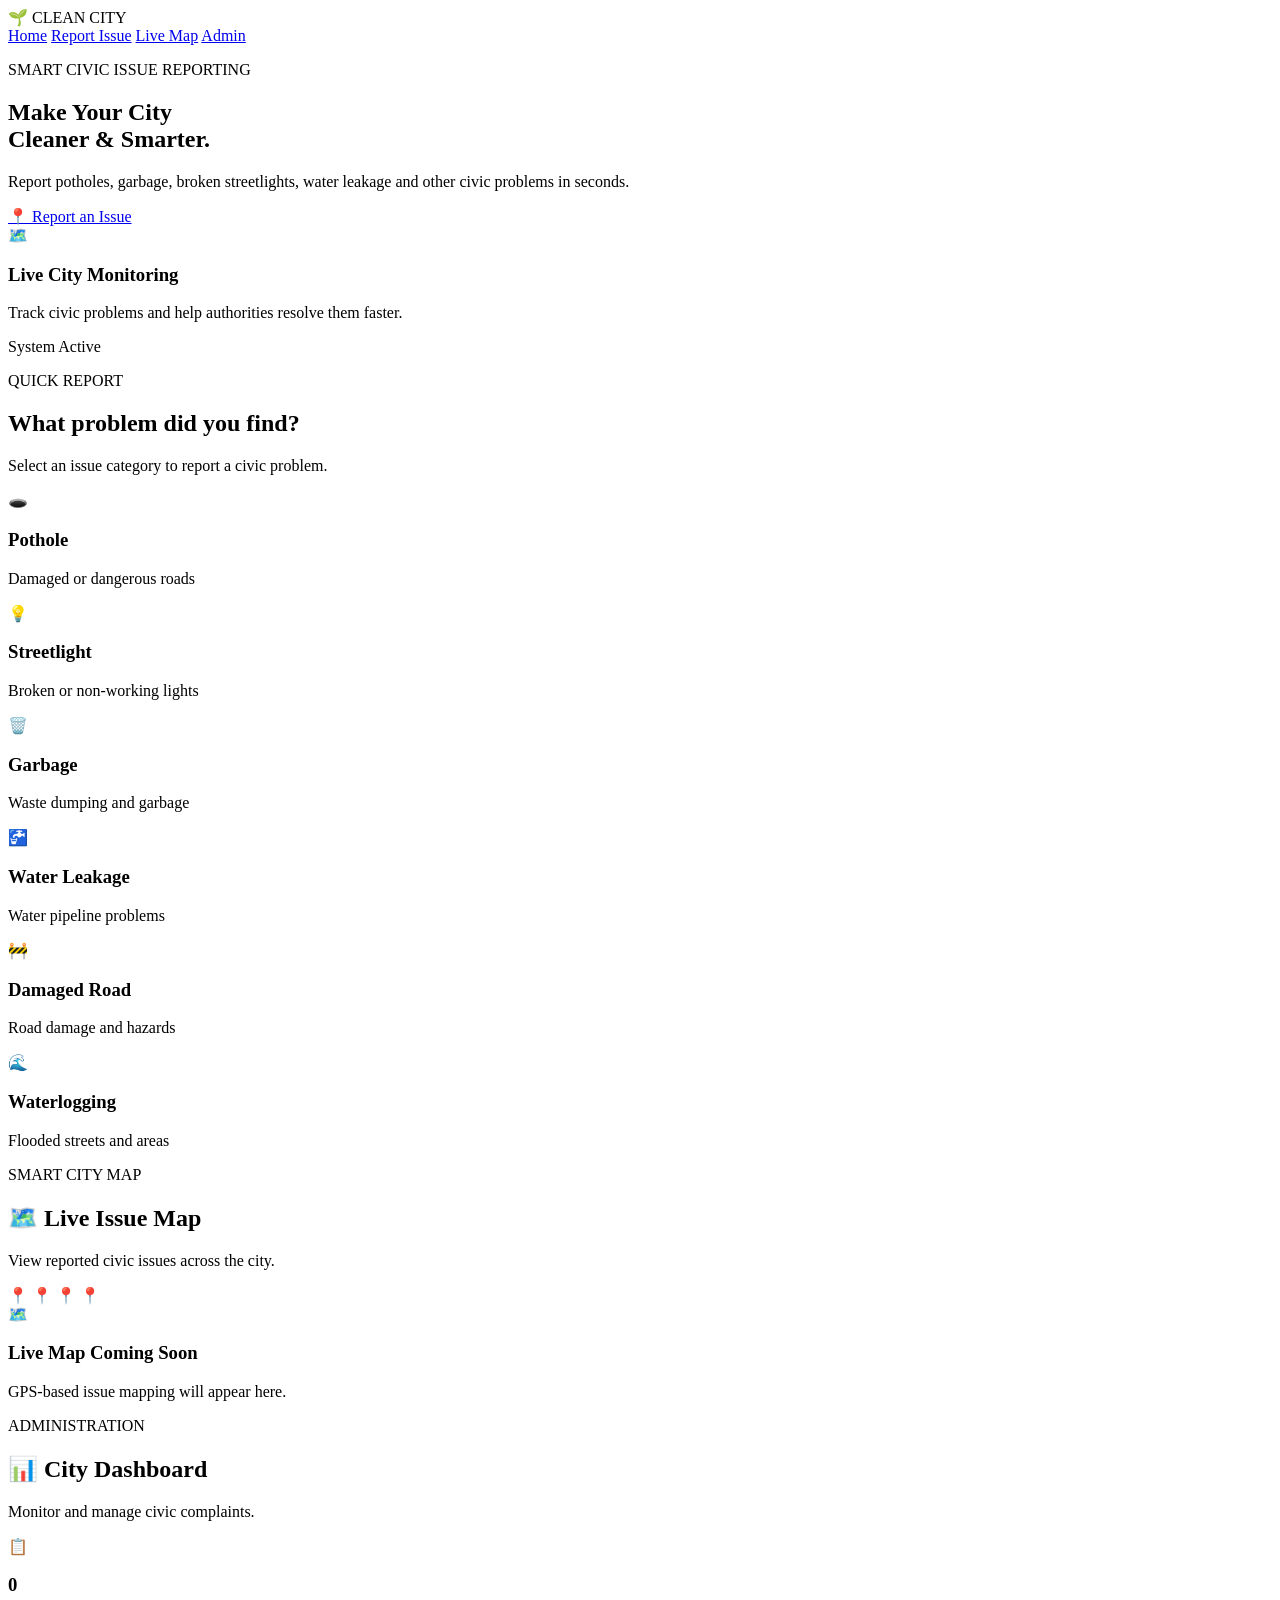
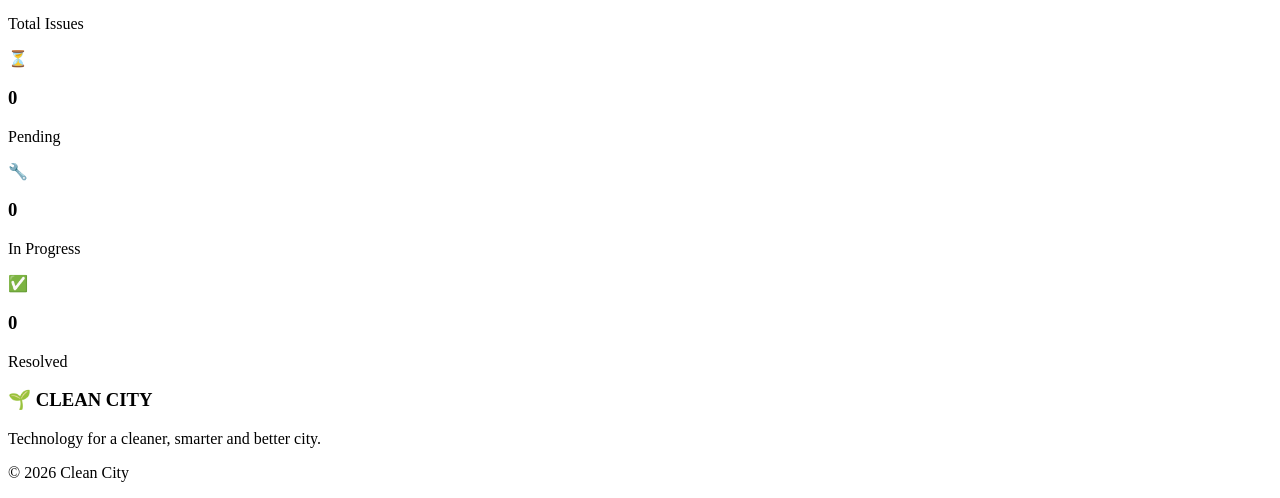
==== templates/index.html @ d67bddf2 "Add initial project files including README, app, and index template" ====
<!DOCTYPE html>
<html lang="en">
<head>
    <meta charset="UTF-8">
    <meta name="viewport" content="width=device-width, initial-scale=1.0">

    <title>Clean City</title>

    <link rel="stylesheet" href="{{ url_for('static', filename='css/style.css') }}">
</head>

<body>

    <header class="navbar">
        <div class="logo">
            🌱 CLEAN CITY
        </div>

        <nav>
            <a href="/">Home</a>
            <a href="#report">Report Issue</a>
            <a href="#map">Live Map</a>
            <a href="#admin">Admin</a>
        </nav>
    </header>


    <main>

        <!-- HERO SECTION -->
        <section class="hero">

            <div class="hero-content">

                <p class="tagline">
                    SMART CIVIC ISSUE REPORTING
                </p>

                <h1>
                    Make Your City<br>
                    <span>Cleaner & Smarter.</span>
                </h1>

                <p class="hero-text">
                    Report potholes, garbage, broken streetlights,
                    water leakage and other civic problems in seconds.
                </p>

                <a href="#report" class="primary-btn">
                    📍 Report an Issue
                </a>

            </div>

            <div class="hero-card">

                <div class="map-icon">
                    🗺️
                </div>

                <h3>Live City Monitoring</h3>

                <p>
                    Track civic problems and help authorities
                    resolve them faster.
                </p>

                <div class="status">
                    <span class="dot"></span>
                    System Active
                </div>

            </div>

        </section>


        <!-- REPORT SECTION -->
        <section id="report" class="section">

            <div class="section-heading">
                <p class="tagline">QUICK REPORT</p>

                <h2>
                    What problem did you find?
                </h2>

                <p>
                    Select an issue category to report a civic problem.
                </p>
            </div>


            <div class="issue-grid">

                <div class="issue-card">
                    <div class="issue-icon">🕳️</div>
                    <h3>Pothole</h3>
                    <p>Damaged or dangerous roads</p>
                </div>

                <div class="issue-card">
                    <div class="issue-icon">💡</div>
                    <h3>Streetlight</h3>
                    <p>Broken or non-working lights</p>
                </div>

                <div class="issue-card">
                    <div class="issue-icon">🗑️</div>
                    <h3>Garbage</h3>
                    <p>Waste dumping and garbage</p>
                </div>

                <div class="issue-card">
                    <div class="issue-icon">🚰</div>
                    <h3>Water Leakage</h3>
                    <p>Water pipeline problems</p>
                </div>

                <div class="issue-card">
                    <div class="issue-icon">🚧</div>
                    <h3>Damaged Road</h3>
                    <p>Road damage and hazards</p>
                </div>

                <div class="issue-card">
                    <div class="issue-icon">🌊</div>
                    <h3>Waterlogging</h3>
                    <p>Flooded streets and areas</p>
                </div>

            </div>

        </section>


        <!-- MAP SECTION -->
        <section id="map" class="map-section">

            <div class="section-heading">

                <p class="tagline">SMART CITY MAP</p>

                <h2>
                    🗺️ Live Issue Map
                </h2>

                <p>
                    View reported civic issues across the city.
                </p>

            </div>

            <div class="map-placeholder">

                <div class="fake-map">

                    <span class="marker marker-1">📍</span>
                    <span class="marker marker-2">📍</span>
                    <span class="marker marker-3">📍</span>
                    <span class="marker marker-4">📍</span>

                    <div class="map-message">
                        <div>🗺️</div>
                        <h3>Live Map Coming Soon</h3>
                        <p>
                            GPS-based issue mapping will appear here.
                        </p>
                    </div>

                </div>

            </div>

        </section>


        <!-- ADMIN SECTION -->
        <section id="admin" class="section">

            <div class="section-heading">

                <p class="tagline">ADMINISTRATION</p>

                <h2>
                    📊 City Dashboard
                </h2>

                <p>
                    Monitor and manage civic complaints.
                </p>

            </div>


            <div class="stats-grid">

                <div class="stat-card">
                    <span>📋</span>
                    <h3>0</h3>
                    <p>Total Issues</p>
                </div>

                <div class="stat-card">
                    <span>⏳</span>
                    <h3>0</h3>
                    <p>Pending</p>
                </div>

                <div class="stat-card">
                    <span>🔧</span>
                    <h3>0</h3>
                    <p>In Progress</p>
                </div>

                <div class="stat-card">
                    <span>✅</span>
                    <h3>0</h3>
                    <p>Resolved</p>
                </div>

            </div>

        </section>

    </main>


    <footer>

        <h3>🌱 CLEAN CITY</h3>

        <p>
            Technology for a cleaner, smarter and better city.
        </p>

        <p class="copyright">
            © 2026 Clean City
        </p>

    </footer>

</body>
</html>
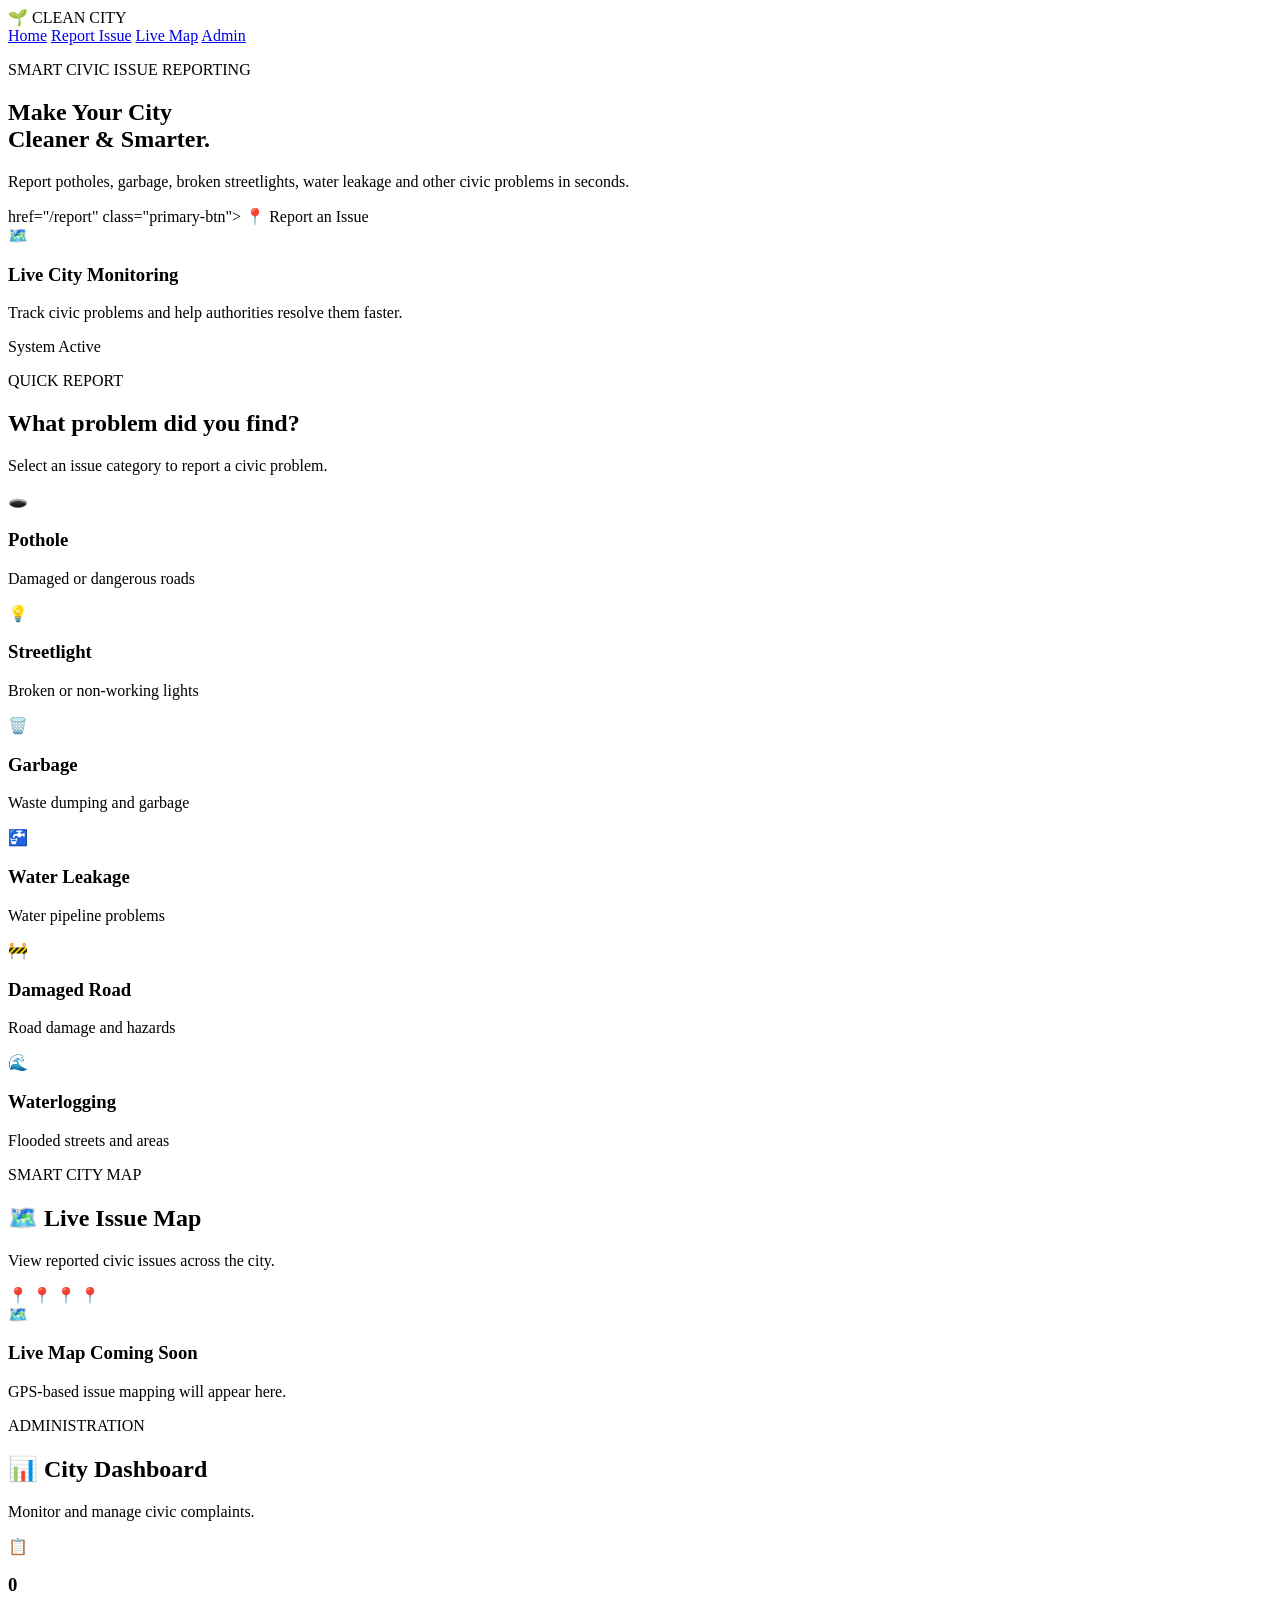
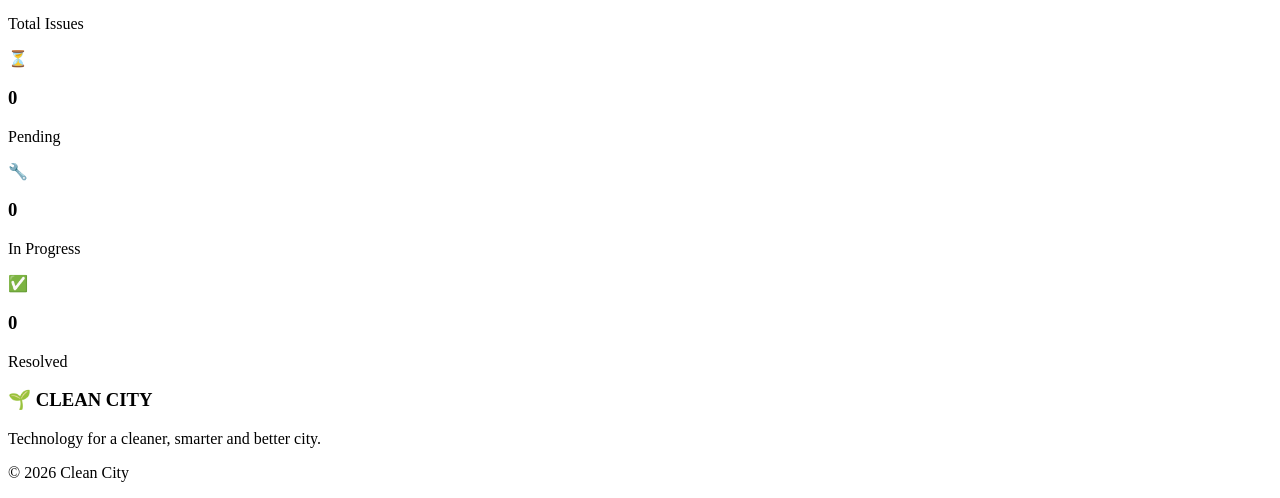
==== commit 9d6d0f11: "Fix report issue link in hero section of index.html" ====
--- a/templates/index.html
+++ b/templates/index.html
@@ -46,9 +46,9 @@
                     water leakage and other civic problems in seconds.
                 </p>
 
-                <a href="#report" class="primary-btn">
-                    📍 Report an Issue
-                </a>
+                </a>href="/report" class="primary-btn">
+                  📍 Report an Issue
+                  </a>
 
             </div>
 
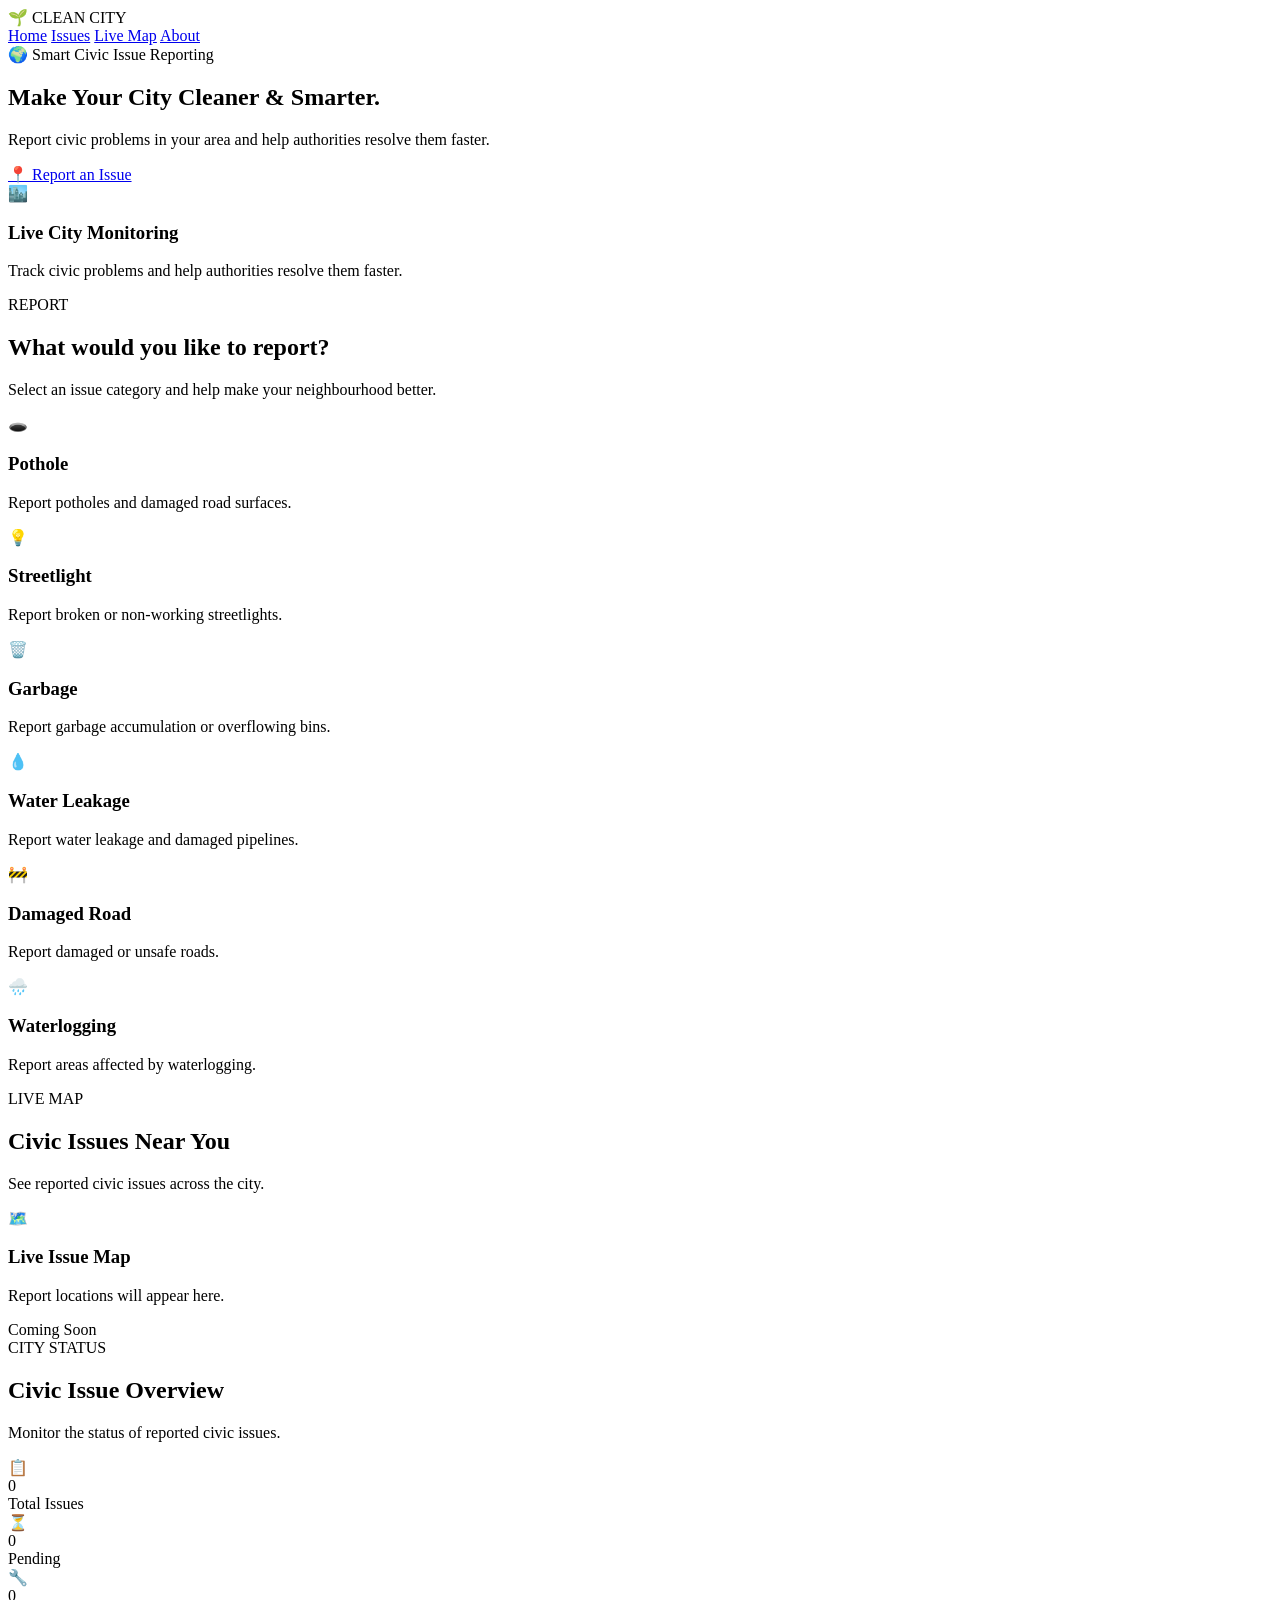
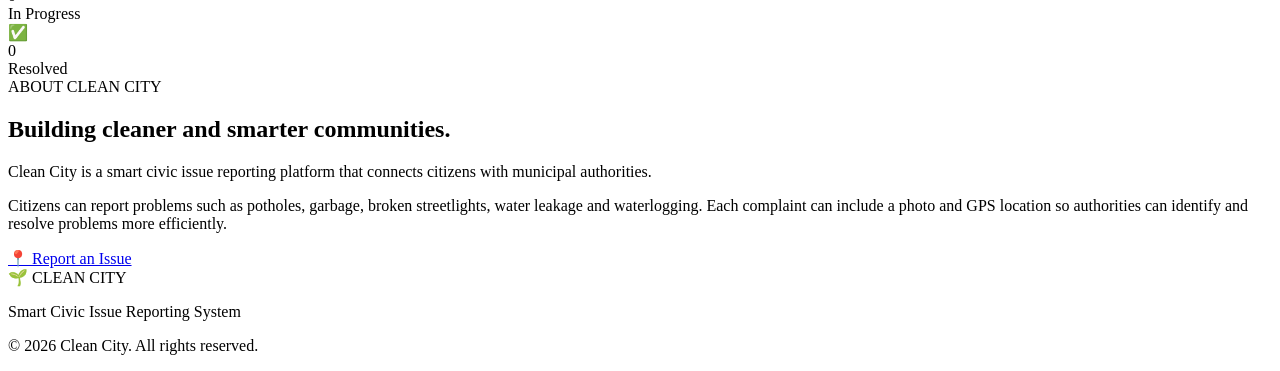
==== commit d1d77929: "Implement issue reporting functionality with database integration and success page" ====
--- a/templates/index.html
+++ b/templates/index.html
@@ -4,241 +4,437 @@
     <meta charset="UTF-8">
     <meta name="viewport" content="width=device-width, initial-scale=1.0">
 
-    <title>Clean City</title>
+    <title>Clean City - Smart Civic Issue Reporting</title>
 
     <link rel="stylesheet" href="{{ url_for('static', filename='css/style.css') }}">
 </head>
 
 <body>
 
+    <!-- =========================
+         NAVBAR
+    ========================== -->
     <header class="navbar">
+
         <div class="logo">
-            🌱 CLEAN CITY
+            🌱 <span>CLEAN CITY</span>
         </div>
 
         <nav>
             <a href="/">Home</a>
-            <a href="#report">Report Issue</a>
+            <a href="#issues">Issues</a>
             <a href="#map">Live Map</a>
-            <a href="#admin">Admin</a>
+            <a href="#about">About</a>
         </nav>
+
     </header>
 
 
-    <main>
-
-        <!-- HERO SECTION -->
-        <section class="hero">
-
-            <div class="hero-content">
-
-                <p class="tagline">
-                    SMART CIVIC ISSUE REPORTING
-                </p>
+    <!-- =========================
+         HERO SECTION
+    ========================== -->
+    <section class="hero">
+
+        <div class="hero-content">
+
+            <div class="hero-text">
+
+                <span class="badge">
+                    🌍 Smart Civic Issue Reporting
+                </span>
 
                 <h1>
-                    Make Your City<br>
+                    Make Your City
                     <span>Cleaner & Smarter.</span>
                 </h1>
 
-                <p class="hero-text">
-                    Report potholes, garbage, broken streetlights,
-                    water leakage and other civic problems in seconds.
-                </p>
-
-                </a>href="/report" class="primary-btn">
-                  📍 Report an Issue
-                  </a>
-
-            </div>
-
-            <div class="hero-card">
+                <p>
+                    Report civic problems in your area and help
+                    authorities resolve them faster.
+                </p>
+
+                <!-- REPORT BUTTON -->
+                <a href="/report" class="primary-btn">
+                    📍 Report an Issue
+                </a>
+
+            </div>
+
+
+            <!-- Hero illustration -->
+            <div class="hero-visual">
+
+                <div class="city-card">
+
+                    <div class="city-icon">
+                        🏙️
+                    </div>
+
+                    <h3>
+                        Live City Monitoring
+                    </h3>
+
+                    <p>
+                        Track civic problems and help authorities
+                        resolve them faster.
+                    </p>
+
+                </div>
+
+            </div>
+
+        </div>
+
+    </section>
+
+
+    <!-- =========================
+         ISSUE CATEGORIES
+    ========================== -->
+    <section class="issues-section" id="issues">
+
+        <div class="section-heading">
+
+            <span class="section-label">
+                REPORT
+            </span>
+
+            <h2>
+                What would you like to report?
+            </h2>
+
+            <p>
+                Select an issue category and help make your
+                neighbourhood better.
+            </p>
+
+        </div>
+
+
+        <div class="issue-grid">
+
+            <!-- Pothole -->
+            <div class="issue-card">
+
+                <div class="issue-icon">
+                    🕳️
+                </div>
+
+                <h3>
+                    Pothole
+                </h3>
+
+                <p>
+                    Report potholes and damaged road surfaces.
+                </p>
+
+            </div>
+
+
+            <!-- Streetlight -->
+            <div class="issue-card">
+
+                <div class="issue-icon">
+                    💡
+                </div>
+
+                <h3>
+                    Streetlight
+                </h3>
+
+                <p>
+                    Report broken or non-working streetlights.
+                </p>
+
+            </div>
+
+
+            <!-- Garbage -->
+            <div class="issue-card">
+
+                <div class="issue-icon">
+                    🗑️
+                </div>
+
+                <h3>
+                    Garbage
+                </h3>
+
+                <p>
+                    Report garbage accumulation or overflowing bins.
+                </p>
+
+            </div>
+
+
+            <!-- Water Leakage -->
+            <div class="issue-card">
+
+                <div class="issue-icon">
+                    💧
+                </div>
+
+                <h3>
+                    Water Leakage
+                </h3>
+
+                <p>
+                    Report water leakage and damaged pipelines.
+                </p>
+
+            </div>
+
+
+            <!-- Damaged Road -->
+            <div class="issue-card">
+
+                <div class="issue-icon">
+                    🚧
+                </div>
+
+                <h3>
+                    Damaged Road
+                </h3>
+
+                <p>
+                    Report damaged or unsafe roads.
+                </p>
+
+            </div>
+
+
+            <!-- Waterlogging -->
+            <div class="issue-card">
+
+                <div class="issue-icon">
+                    🌧️
+                </div>
+
+                <h3>
+                    Waterlogging
+                </h3>
+
+                <p>
+                    Report areas affected by waterlogging.
+                </p>
+
+            </div>
+
+        </div>
+
+    </section>
+
+
+    <!-- =========================
+         LIVE MAP SECTION
+    ========================== -->
+    <section class="map-section" id="map">
+
+        <div class="section-heading">
+
+            <span class="section-label">
+                LIVE MAP
+            </span>
+
+            <h2>
+                Civic Issues Near You
+            </h2>
+
+            <p>
+                See reported civic issues across the city.
+            </p>
+
+        </div>
+
+
+        <div class="map-container">
+
+            <div class="map-placeholder">
 
                 <div class="map-icon">
                     🗺️
                 </div>
 
-                <h3>Live City Monitoring</h3>
-
-                <p>
-                    Track civic problems and help authorities
-                    resolve them faster.
-                </p>
-
-                <div class="status">
-                    <span class="dot"></span>
-                    System Active
-                </div>
-
-            </div>
-
-        </section>
-
-
-        <!-- REPORT SECTION -->
-        <section id="report" class="section">
-
-            <div class="section-heading">
-                <p class="tagline">QUICK REPORT</p>
-
-                <h2>
-                    What problem did you find?
-                </h2>
-
-                <p>
-                    Select an issue category to report a civic problem.
-                </p>
-            </div>
-
-
-            <div class="issue-grid">
-
-                <div class="issue-card">
-                    <div class="issue-icon">🕳️</div>
-                    <h3>Pothole</h3>
-                    <p>Damaged or dangerous roads</p>
-                </div>
-
-                <div class="issue-card">
-                    <div class="issue-icon">💡</div>
-                    <h3>Streetlight</h3>
-                    <p>Broken or non-working lights</p>
-                </div>
-
-                <div class="issue-card">
-                    <div class="issue-icon">🗑️</div>
-                    <h3>Garbage</h3>
-                    <p>Waste dumping and garbage</p>
-                </div>
-
-                <div class="issue-card">
-                    <div class="issue-icon">🚰</div>
-                    <h3>Water Leakage</h3>
-                    <p>Water pipeline problems</p>
-                </div>
-
-                <div class="issue-card">
-                    <div class="issue-icon">🚧</div>
-                    <h3>Damaged Road</h3>
-                    <p>Road damage and hazards</p>
-                </div>
-
-                <div class="issue-card">
-                    <div class="issue-icon">🌊</div>
-                    <h3>Waterlogging</h3>
-                    <p>Flooded streets and areas</p>
-                </div>
-
-            </div>
-
-        </section>
-
-
-        <!-- MAP SECTION -->
-        <section id="map" class="map-section">
-
-            <div class="section-heading">
-
-                <p class="tagline">SMART CITY MAP</p>
-
-                <h2>
-                    🗺️ Live Issue Map
-                </h2>
-
-                <p>
-                    View reported civic issues across the city.
-                </p>
-
-            </div>
-
-            <div class="map-placeholder">
-
-                <div class="fake-map">
-
-                    <span class="marker marker-1">📍</span>
-                    <span class="marker marker-2">📍</span>
-                    <span class="marker marker-3">📍</span>
-                    <span class="marker marker-4">📍</span>
-
-                    <div class="map-message">
-                        <div>🗺️</div>
-                        <h3>Live Map Coming Soon</h3>
-                        <p>
-                            GPS-based issue mapping will appear here.
-                        </p>
-                    </div>
-
-                </div>
-
-            </div>
-
-        </section>
-
-
-        <!-- ADMIN SECTION -->
-        <section id="admin" class="section">
-
-            <div class="section-heading">
-
-                <p class="tagline">ADMINISTRATION</p>
-
-                <h2>
-                    📊 City Dashboard
-                </h2>
-
-                <p>
-                    Monitor and manage civic complaints.
-                </p>
-
-            </div>
-
-
-            <div class="stats-grid">
-
-                <div class="stat-card">
-                    <span>📋</span>
-                    <h3>0</h3>
-                    <p>Total Issues</p>
-                </div>
-
-                <div class="stat-card">
-                    <span>⏳</span>
-                    <h3>0</h3>
-                    <p>Pending</p>
-                </div>
-
-                <div class="stat-card">
-                    <span>🔧</span>
-                    <h3>0</h3>
-                    <p>In Progress</p>
-                </div>
-
-                <div class="stat-card">
-                    <span>✅</span>
-                    <h3>0</h3>
-                    <p>Resolved</p>
-                </div>
-
-            </div>
-
-        </section>
-
-    </main>
-
-
-    <footer>
-
-        <h3>🌱 CLEAN CITY</h3>
-
-        <p>
-            Technology for a cleaner, smarter and better city.
-        </p>
-
-        <p class="copyright">
-            © 2026 Clean City
-        </p>
+                <h3>
+                    Live Issue Map
+                </h3>
+
+                <p>
+                    Report locations will appear here.
+                </p>
+
+                <span class="coming-soon">
+                    Coming Soon
+                </span>
+
+            </div>
+
+        </div>
+
+    </section>
+
+
+    <!-- =========================
+         ADMIN STATISTICS
+    ========================== -->
+    <section class="stats-section">
+
+        <div class="section-heading">
+
+            <span class="section-label">
+                CITY STATUS
+            </span>
+
+            <h2>
+                Civic Issue Overview
+            </h2>
+
+            <p>
+                Monitor the status of reported civic issues.
+            </p>
+
+        </div>
+
+
+        <div class="stats-grid">
+
+            <!-- Total -->
+            <div class="stat-card">
+
+                <div class="stat-icon">
+                    📋
+                </div>
+
+                <div class="stat-number">
+                    0
+                </div>
+
+                <div class="stat-title">
+                    Total Issues
+                </div>
+
+            </div>
+
+
+            <!-- Pending -->
+            <div class="stat-card">
+
+                <div class="stat-icon">
+                    ⏳
+                </div>
+
+                <div class="stat-number">
+                    0
+                </div>
+
+                <div class="stat-title">
+                    Pending
+                </div>
+
+            </div>
+
+
+            <!-- In Progress -->
+            <div class="stat-card">
+
+                <div class="stat-icon">
+                    🔧
+                </div>
+
+                <div class="stat-number">
+                    0
+                </div>
+
+                <div class="stat-title">
+                    In Progress
+                </div>
+
+            </div>
+
+
+            <!-- Resolved -->
+            <div class="stat-card">
+
+                <div class="stat-icon">
+                    ✅
+                </div>
+
+                <div class="stat-number">
+                    0
+                </div>
+
+                <div class="stat-title">
+                    Resolved
+                </div>
+
+            </div>
+
+        </div>
+
+    </section>
+
+
+    <!-- =========================
+         ABOUT SECTION
+    ========================== -->
+    <section class="about-section" id="about">
+
+        <div class="about-content">
+
+            <span class="section-label">
+                ABOUT CLEAN CITY
+            </span>
+
+            <h2>
+                Building cleaner and smarter communities.
+            </h2>
+
+            <p>
+                Clean City is a smart civic issue reporting
+                platform that connects citizens with municipal
+                authorities.
+            </p>
+
+            <p>
+                Citizens can report problems such as potholes,
+                garbage, broken streetlights, water leakage and
+                waterlogging. Each complaint can include a photo
+                and GPS location so authorities can identify and
+                resolve problems more efficiently.
+            </p>
+
+            <a href="/report" class="primary-btn">
+                📍 Report an Issue
+            </a>
+
+        </div>
+
+    </section>
+
+
+    <!-- =========================
+         FOOTER
+    ========================== -->
+    <footer class="footer">
+
+        <div class="footer-content">
+
+            <div class="footer-logo">
+                🌱 CLEAN CITY
+            </div>
+
+            <p>
+                Smart Civic Issue Reporting System
+            </p>
+
+            <p class="copyright">
+                © 2026 Clean City. All rights reserved.
+            </p>
+
+        </div>
 
     </footer>
+
 
 </body>
 </html>
